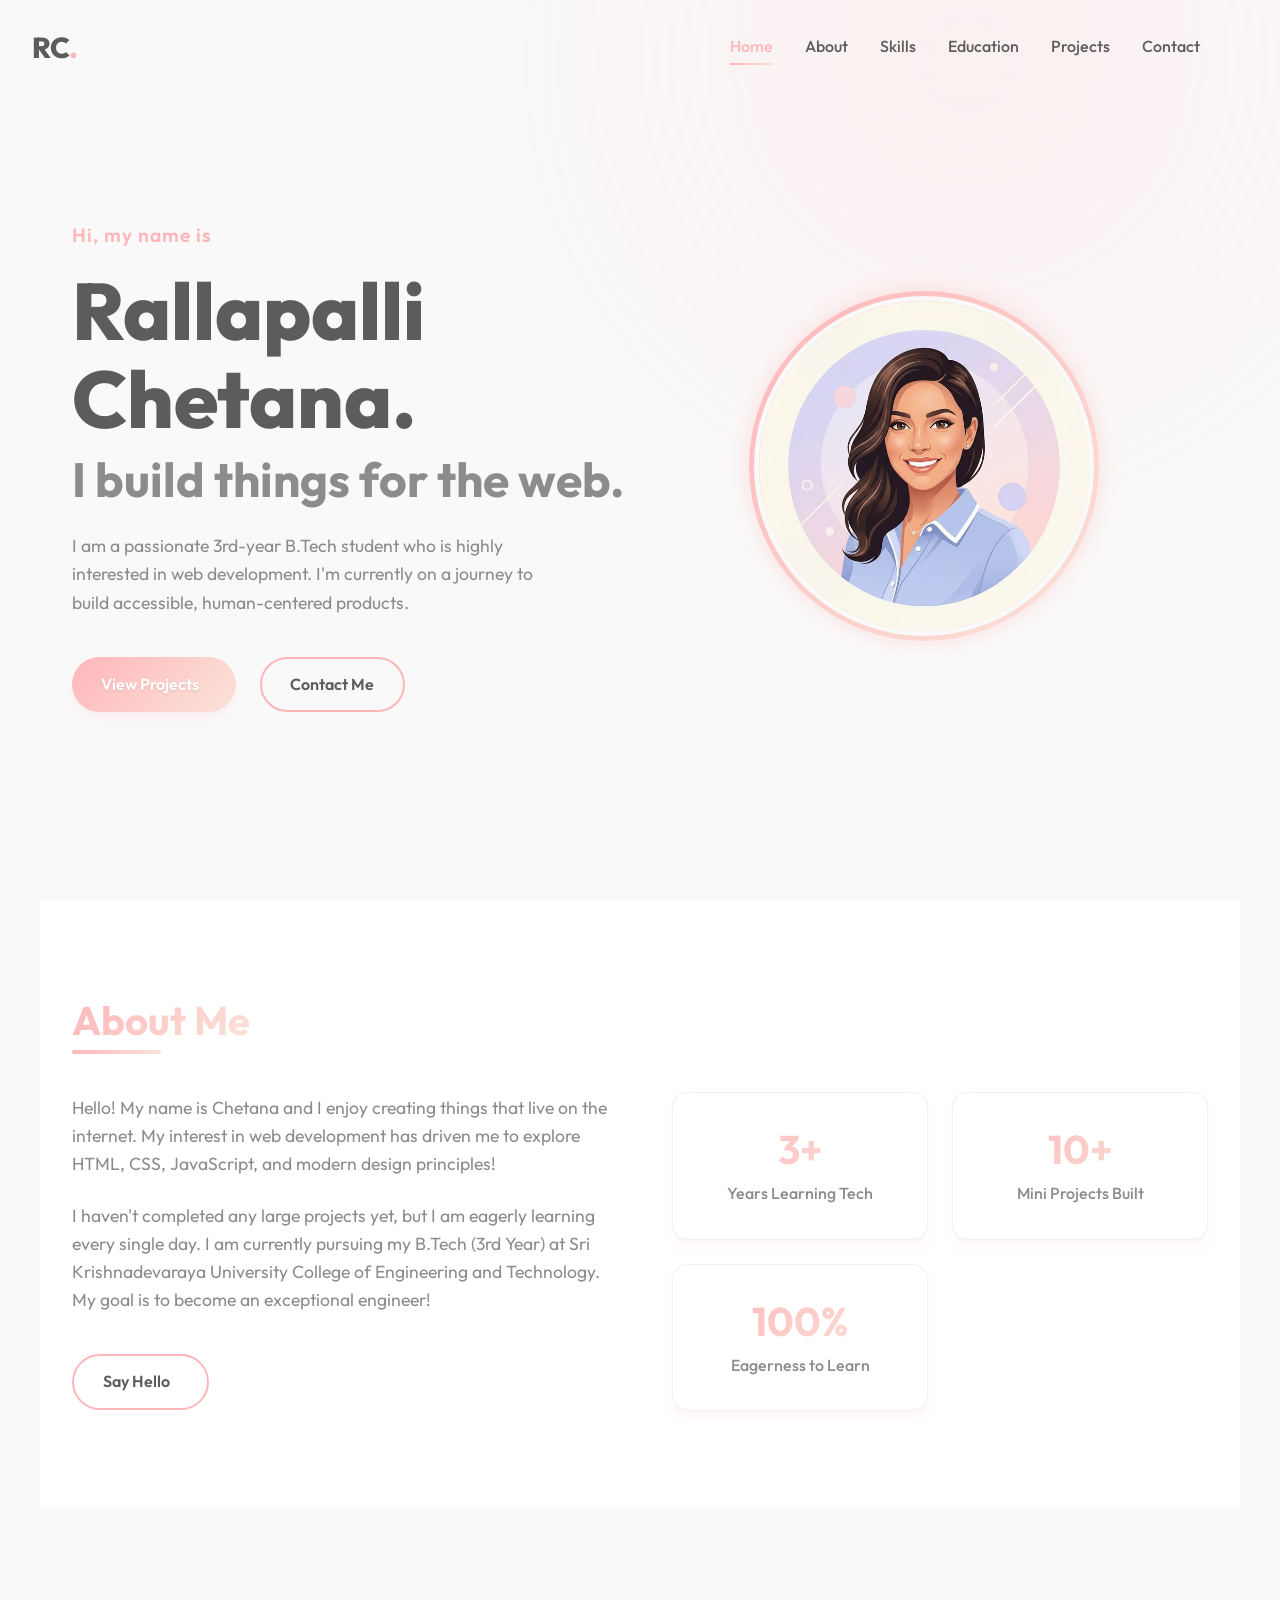
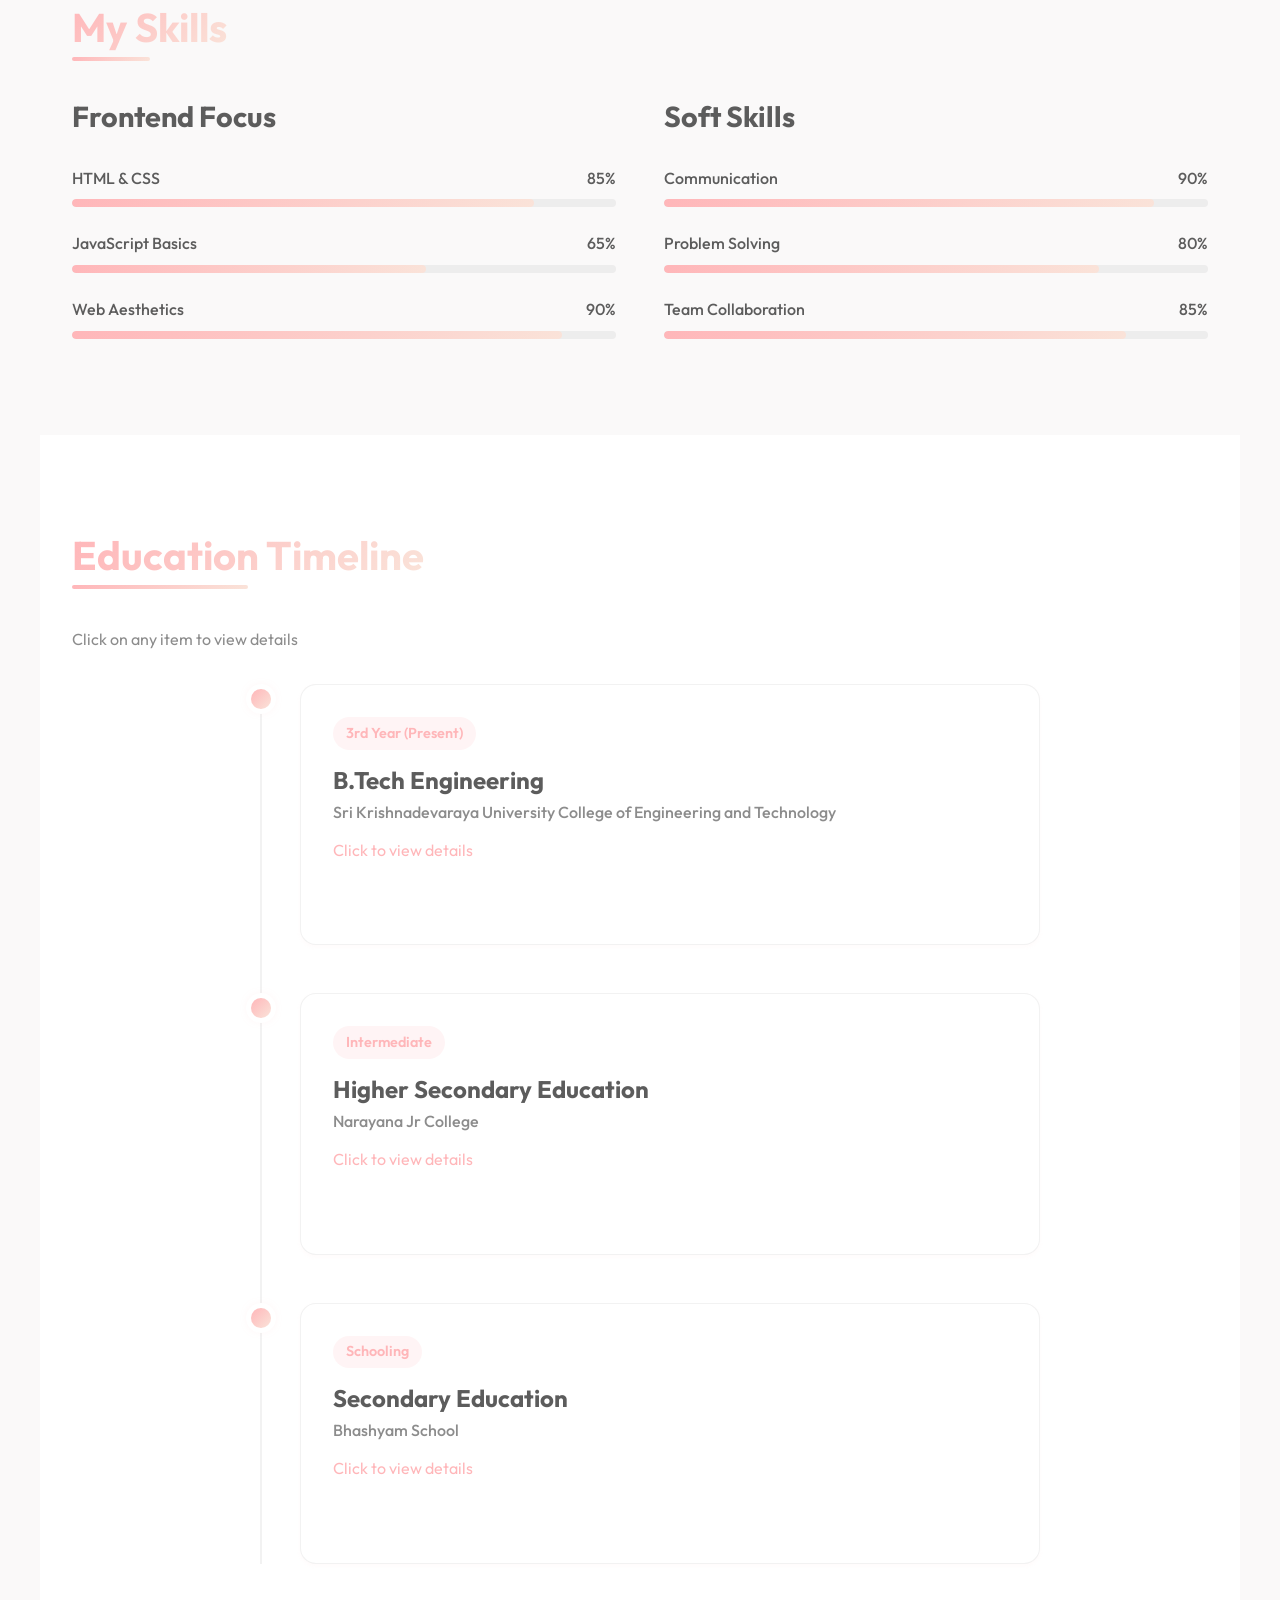
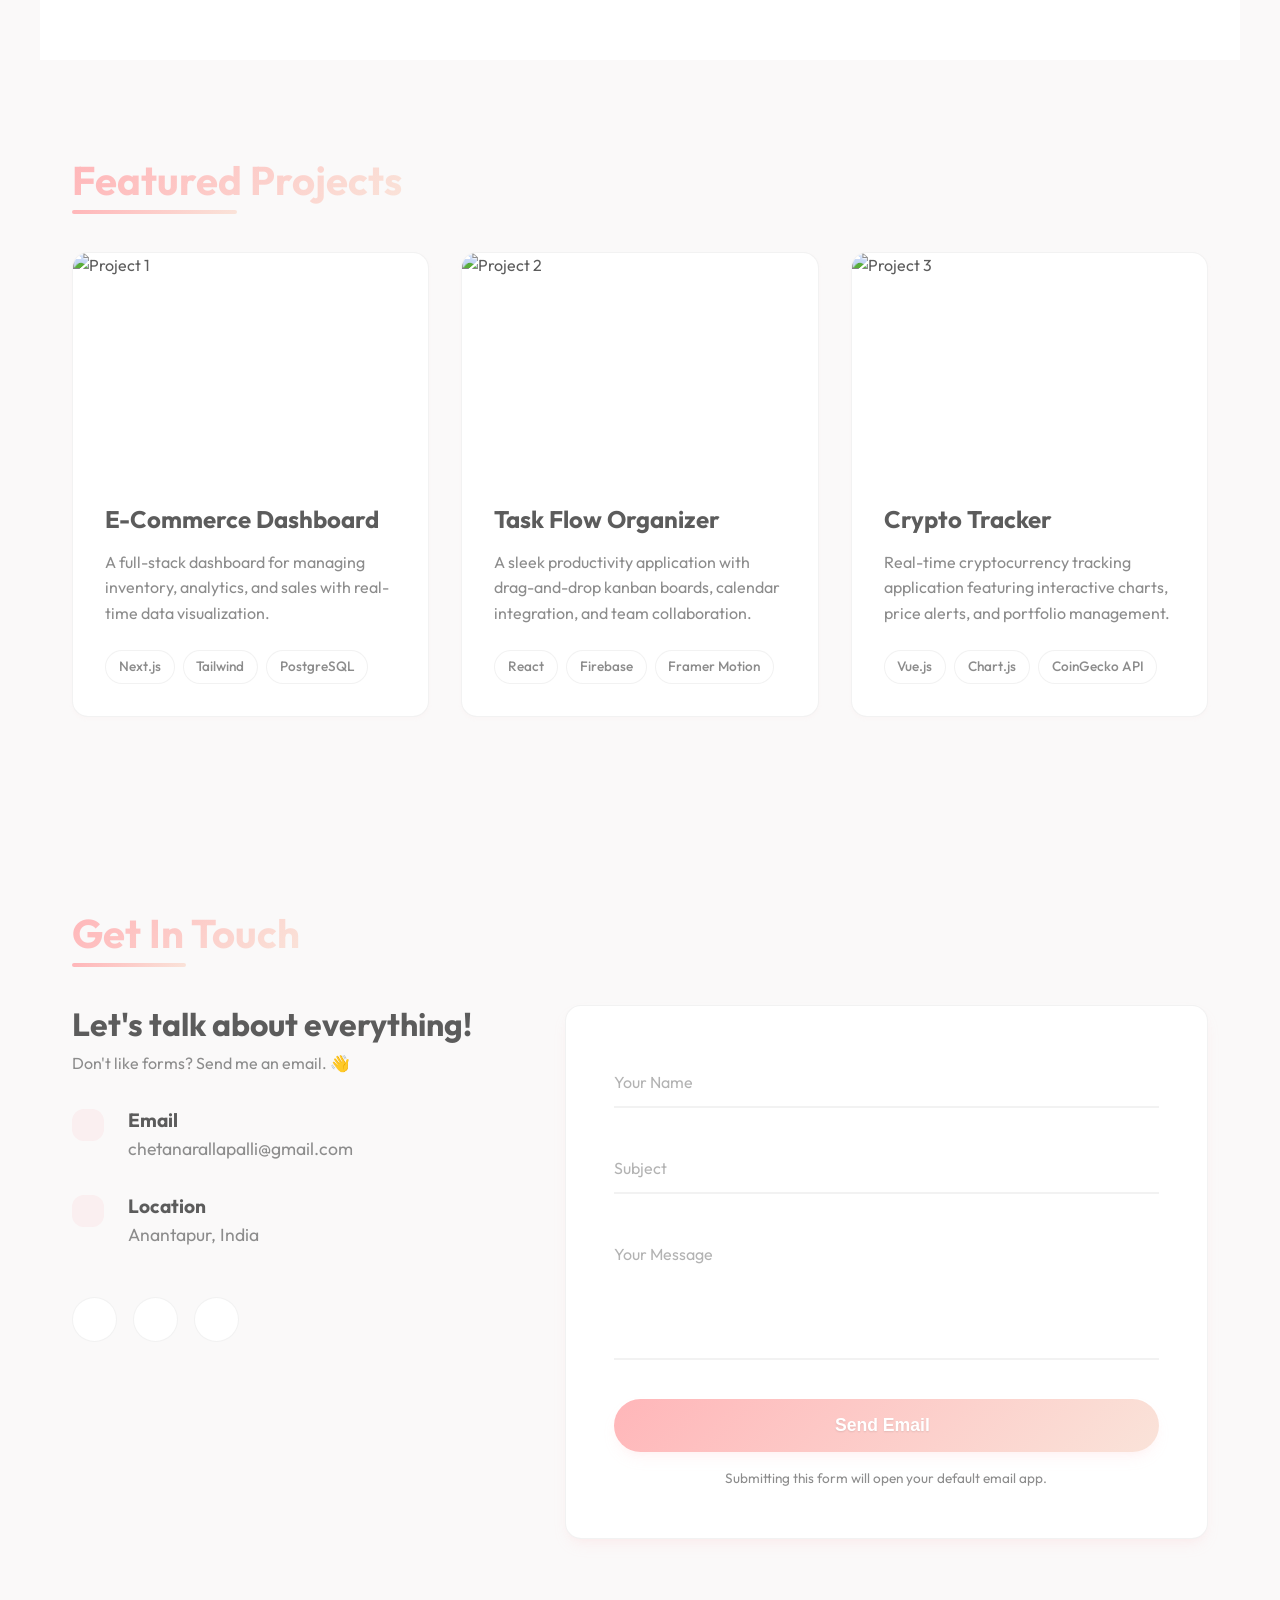
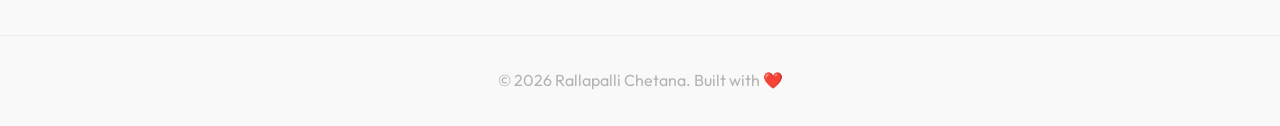
==== portfolio/index.html @ c0ef22ef "Initial commit: My_portfolio" ====
<!DOCTYPE html>
<html lang="en" data-theme="dark">
<head>
    <meta charset="UTF-8">
    <meta name="viewport" content="width=device-width, initial-scale=1.0">
    <title>Rallapalli Chetana | Portfolio</title>
    <meta name="description" content="Personal portfolio of Rallapalli Chetana, a passionate aspiring Web Developer.">
    
    <!-- Google Fonts -->
    <link rel="preconnect" href="https://fonts.googleapis.com">
    <link rel="preconnect" href="https://fonts.gstatic.com" crossorigin>
    <link href="https://fonts.googleapis.com/css2?family=Outfit:wght@300;400;500;600;700;800&display=swap" rel="stylesheet">
    
    <!-- Phosphor Icons -->
    <script src="https://unpkg.com/@phosphor-icons/web"></script>
    
    <link rel="stylesheet" href="style.css">
</head>
<body>
    <!-- Navbar -->
    <nav id="navbar" class="navbar">
        <a href="#home" class="logo">RC<span>.</span></a>
        
        <button class="mobile-menu-btn" aria-label="Toggle Menu">
            <i class="ph ph-list"></i>
        </button>

        <div class="nav-links">
            <a href="#home" class="nav-link">Home</a>
            <a href="#about" class="nav-link">About</a>
            <a href="#skills" class="nav-link">Skills</a>
            <a href="#education" class="nav-link">Education</a>
            <a href="#projects" class="nav-link">Projects</a>
            <a href="#contact" class="nav-link">Contact</a>
            
            <button id="theme-toggle" class="theme-toggle" aria-label="Toggle Theme">
                <i class="ph ph-sun sun-icon"></i>
                <i class="ph ph-moon moon-icon"></i>
            </button>
        </div>
    </nav>

    <!-- Main Content -->
    <main>
        <!-- Home / Hero Section -->
        <section id="home" class="hero section">
            <div class="hero-content reveal">
                <p class="greeting">Hi, my name is</p>
                <h1 class="name">Rallapalli Chetana.</h1>
                <h2 class="tagline">I build things for the web.</h2>
                <p class="bio">I am a passionate 3rd-year B.Tech student who is highly interested in web development. I'm currently on a journey to build accessible, human-centered products.</p>
                <div class="cta-group">
                    <a href="#projects" class="btn btn-primary">View Projects <i class="ph ph-arrow-right"></i></a>
                    <a href="#contact" class="btn btn-outline">Contact Me</a>
                </div>
            </div>
            <div class="hero-image reveal-right">
                <div class="image-wrapper">
                    <!-- Professional female illustration avatar -->
                    <img src="avatar.png" alt="Rallapalli Chetana" />
                </div>
            </div>
        </section>

        <!-- About Section -->
        <section id="about" class="about section">
            <h2 class="section-title reveal">About Me</h2>
            <div class="about-content">
                <div class="about-text reveal">
                    <p>Hello! My name is Chetana and I enjoy creating things that live on the internet. My interest in web development has driven me to explore HTML, CSS, JavaScript, and modern design principles!</p>
                    <p>I haven't completed any large projects yet, but I am eagerly learning every single day. I am currently pursuing my B.Tech (3rd Year) at Sri Krishnadevaraya University College of Engineering and Technology. My goal is to become an exceptional engineer!</p>
                    <a href="#contact" class="btn btn-outline resume-btn">
                        Say Hello <i class="ph ph-hand-waving"></i>
                    </a>
                </div>
                <!-- Stats renamed to fit a beginner profile perfectly while maintaining the beautiful UI -->
                <div class="about-stats reveal-right">
                    <div class="stat-card">
                        <h3>3+</h3>
                        <p>Years Learning Tech</p>
                    </div>
                    <div class="stat-card">
                        <h3>10+</h3>
                        <p>Mini Projects Built</p>
                    </div>
                    <div class="stat-card">
                        <h3>100%</h3>
                        <p>Eagerness to Learn</p>
                    </div>
                </div>
            </div>
        </section>

        <!-- Skills Section -->
        <section id="skills" class="skills section">
            <h2 class="section-title reveal">My Skills</h2>
            <div class="skills-grid reveal">
                <!-- Frontend -->
                <div class="skill-category">
                    <h3>Frontend Focus</h3>
                    <div class="skills-list">
                        <div class="skill-item">
                            <div class="skill-info">
                                <span>HTML & CSS</span>
                                <span>85%</span>
                            </div>
                            <div class="progress-bar"><div class="progress" style="--width: 85%"></div></div>
                        </div>
                        <div class="skill-item">
                            <div class="skill-info">
                                <span>JavaScript Basics</span>
                                <span>65%</span>
                            </div>
                            <div class="progress-bar"><div class="progress" style="--width: 65%"></div></div>
                        </div>
                        <div class="skill-item">
                            <div class="skill-info">
                                <span>Web Aesthetics</span>
                                <span>90%</span>
                            </div>
                            <div class="progress-bar"><div class="progress" style="--width: 90%"></div></div>
                        </div>
                    </div>
                </div>

                <!-- Soft Skills -->
                <div class="skill-category">
                    <h3>Soft Skills</h3>
                    <div class="skills-list">
                        <div class="skill-item">
                            <div class="skill-info">
                                <span>Communication</span>
                                <span>90%</span>
                            </div>
                            <div class="progress-bar"><div class="progress" style="--width: 90%"></div></div>
                        </div>
                        <div class="skill-item">
                            <div class="skill-info">
                                <span>Problem Solving</span>
                                <span>80%</span>
                            </div>
                            <div class="progress-bar"><div class="progress" style="--width: 80%"></div></div>
                        </div>
                        <div class="skill-item">
                            <div class="skill-info">
                                <span>Team Collaboration</span>
                                <span>85%</span>
                            </div>
                            <div class="progress-bar"><div class="progress" style="--width: 85%"></div></div>
                        </div>
                    </div>
                </div>
            </div>
        </section>

        <!-- Education Section -->
        <section id="education" class="timeline-section section">
            <h2 class="section-title reveal">Education Timeline</h2>
            <p class="reveal" style="color: var(--text-secondary); margin-bottom: 2rem;">Click on any item to view details</p>
            <div class="timeline reveal">
                <div class="timeline-item interactive-item" onclick="toggleDetails('skucet-details')">
                    <div class="timeline-dot"></div>
                    <div class="timeline-content">
                        <span class="timeline-date">3rd Year (Present)</span>
                        <h3>B.Tech Engineering</h3>
                        <h4>Sri Krishnadevaraya University College of Engineering and Technology</h4>
                        <p style="color: var(--primary);">Click to view details <i class="ph ph-caret-down"></i></p>
                        
                        <div id="skucet-details" class="education-details hidden">
                            <img src="https://images.unsplash.com/photo-1541339907198-e08756dedf3f?q=80&w=800&auto=format&fit=crop" alt="SKUCET Campus">
                            <p>Located in Anantapur, Andhra Pradesh. Here I am immersed in the world of computer science, driven by a passion to master web technologies and software engineering.</p>
                        </div>
                    </div>
                </div>
                
                <div class="timeline-item interactive-item" onclick="toggleDetails('narayana-details')">
                    <div class="timeline-dot"></div>
                    <div class="timeline-content">
                        <span class="timeline-date">Intermediate</span>
                        <h3>Higher Secondary Education</h3>
                        <h4>Narayana Jr College</h4>
                        <p style="color: var(--primary);">Click to view details <i class="ph ph-caret-down"></i></p>
                        
                        <div id="narayana-details" class="education-details hidden">
                            <img src="https://images.unsplash.com/photo-1523050854058-8df90110c9f1?q=80&w=800&auto=format&fit=crop" alt="College">
                            <p>Narayana Junior College laid down my foundation in core sciences. Through rigorous academics, I developed strong problem-solving skills which now help me deeply understand programming logic.</p>
                        </div>
                    </div>
                </div>
                
                <div class="timeline-item interactive-item" onclick="toggleDetails('bhashyam-details')">
                    <div class="timeline-dot"></div>
                    <div class="timeline-content">
                        <span class="timeline-date">Schooling</span>
                        <h3>Secondary Education</h3>
                        <h4>Bhashyam School</h4>
                        <p style="color: var(--primary);">Click to view details <i class="ph ph-caret-down"></i></p>
                        
                        <div id="bhashyam-details" class="education-details hidden">
                            <img src="https://images.unsplash.com/photo-1509062522246-3755977927d7?q=80&w=800&auto=format&fit=crop" alt="School">
                            <p>Bhashyam School is where it all began for me. It gave me a wonderful environment for my primary and secondary education, nurturing my curiosity and planting the seeds of dedication.</p>
                        </div>
                    </div>
                </div>
            </div>
        </section>

        <!-- Projects Section (Kept dummy projects as requested earlier for aesthetic!) -->
        <section id="projects" class="projects section">
            <h2 class="section-title reveal">Featured Projects</h2>
            <div class="projects-grid">
                
                <!-- Project 1 -->
                <div class="project-card reveal">
                    <div class="project-img">
                        <img src="https://images.unsplash.com/photo-1551288049-bebda4e38f71?q=80&w=2070&auto=format&fit=crop" alt="Project 1">
                        <div class="project-overlay">
                            <div class="project-links">
                                <a href="https://github.com/chetana-1113" target="_blank" aria-label="GitHub"><i class="ph ph-github-logo"></i></a>
                                <a href="#" target="_blank" aria-label="Live Demo"><i class="ph ph-arrow-up-right"></i></a>
                            </div>
                        </div>
                    </div>
                    <div class="project-info">
                        <h3>E-Commerce Dashboard</h3>
                        <p>A full-stack dashboard for managing inventory, analytics, and sales with real-time data visualization.</p>
                        <ul class="project-tech">
                            <li>Next.js</li>
                            <li>Tailwind</li>
                            <li>PostgreSQL</li>
                        </ul>
                    </div>
                </div>

                <!-- Project 2 -->
                <div class="project-card reveal" style="transition-delay: 100ms">
                    <div class="project-img">
                        <img src="https://images.unsplash.com/photo-1522542550221-31fd19575a2d?q=80&w=2070&auto=format&fit=crop" alt="Project 2">
                        <div class="project-overlay">
                            <div class="project-links">
                                <a href="https://github.com/chetana-1113" target="_blank" aria-label="GitHub"><i class="ph ph-github-logo"></i></a>
                                <a href="#" target="_blank" aria-label="Live Demo"><i class="ph ph-arrow-up-right"></i></a>
                            </div>
                        </div>
                    </div>
                    <div class="project-info">
                        <h3>Task Flow Organizer</h3>
                        <p>A sleek productivity application with drag-and-drop kanban boards, calendar integration, and team collaboration.</p>
                        <ul class="project-tech">
                            <li>React</li>
                            <li>Firebase</li>
                            <li>Framer Motion</li>
                        </ul>
                    </div>
                </div>

                <!-- Project 3 -->
                <div class="project-card reveal" style="transition-delay: 200ms">
                    <div class="project-img">
                        <img src="https://images.unsplash.com/photo-1627398225058-618516514b10?q=80&w=2070&auto=format&fit=crop" alt="Project 3">
                        <div class="project-overlay">
                            <div class="project-links">
                                <a href="https://github.com/chetana-1113" target="_blank" aria-label="GitHub"><i class="ph ph-github-logo"></i></a>
                                <a href="#" target="_blank" aria-label="Live Demo"><i class="ph ph-arrow-up-right"></i></a>
                            </div>
                        </div>
                    </div>
                    <div class="project-info">
                        <h3>Crypto Tracker</h3>
                        <p>Real-time cryptocurrency tracking application featuring interactive charts, price alerts, and portfolio management.</p>
                        <ul class="project-tech">
                            <li>Vue.js</li>
                            <li>Chart.js</li>
                            <li>CoinGecko API</li>
                        </ul>
                    </div>
                </div>

            </div>
        </section>

        <!-- Contact Section -->
        <section id="contact" class="contact section">
            <h2 class="section-title reveal">Get In Touch</h2>
            <div class="contact-container reveal">
                <div class="contact-info">
                    <h3>Let's talk about everything!</h3>
                    <p>Don't like forms? Send me an email. 👋</p>
                    
                    <div class="info-items">
                        <div class="info-item">
                            <i class="ph ph-envelope-simple"></i>
                            <div>
                                <h4>Email</h4>
                                <a href="mailto:chetanarallapalli@gmail.com">chetanarallapalli@gmail.com</a>
                            </div>
                        </div>
                        <div class="info-item">
                            <i class="ph ph-map-pin"></i>
                            <div>
                                <h4>Location</h4>
                                <span>Anantapur, India</span>
                            </div>
                        </div>
                    </div>

                    <div class="social-links">
                        <a href="https://github.com/chetana-1113" target="_blank" aria-label="GitHub"><i class="ph ph-github-logo"></i></a>
                        <a href="https://www.linkedin.com/in/rallapalli-chetana-18695b35a" target="_blank" aria-label="LinkedIn"><i class="ph ph-linkedin-logo"></i></a>
                        <a href="https://twitter.com/ChetanaRal16602" target="_blank" aria-label="Twitter"><i class="ph ph-twitter-logo"></i></a>
                    </div>
                </div>

                <form class="contact-form" action="mailto:chetanarallapalli@gmail.com" method="post" enctype="text/plain">
                    <div class="form-group">
                        <input type="text" id="name" name="Name" required placeholder=" ">
                        <label for="name">Your Name</label>
                    </div>
                    <div class="form-group">
                        <input type="text" id="subject" name="Subject" required placeholder=" ">
                        <label for="subject">Subject</label>
                    </div>
                    <div class="form-group">
                        <textarea id="message" name="Message" required placeholder=" " rows="5"></textarea>
                        <label for="message">Your Message</label>
                    </div>
                    <button type="submit" class="btn btn-primary submit-btn">
                        Send Email <i class="ph ph-paper-plane-right"></i>
                    </button>
                    <p style="margin-top: 1rem; color: var(--text-secondary); text-align: center; font-size: 0.85rem;">Submitting this form will open your default email app.</p>
                </form>
            </div>
        </section>
    </main>

    <!-- Footer -->
    <footer>
        <div class="footer-content">
            <p>&copy; 2026 Rallapalli Chetana. Built with ❤️</p>
        </div>
    </footer>

    <!-- Back to top button -->
    <a href="#home" class="back-to-top" aria-label="Back to top">
        <i class="ph ph-caret-up"></i>
    </a>

    <script src="script.js"></script>
</body>
</html>
---- portfolio/style.css ----
/* =========================================================================
   Variables & Theming (Pastel Aesthetic)
   ========================================================================= */
:root {
    /* Colors - Light Pastel Theme */
    --bg-color: #faf9f9;
    --bg-alt: #ffffff;
    --text-primary: #5c5c5c;
    --text-secondary: #8c8c8c;
    --text-muted: #b3b3b3;
    
    /* Primary Gradient: Pastel Pink to Peach */
    --primary: #ffb6b9;
    --primary-hover: #fa9296;
    --secondary: #fae3d9;
    --gradient-primary: linear-gradient(135deg, var(--primary), var(--secondary));
    
    /* UI Elements */
    --border-color: rgba(92, 92, 92, 0.08);
    --card-bg: #ffffff;
    --nav-bg: rgba(255, 255, 255, 0.85);
    --shadow-sm: 0 2px 4px 0 rgba(255, 182, 185, 0.05);
    --shadow-md: 0 8px 16px -4px rgba(255, 182, 185, 0.15), 0 4px 8px -4px rgba(255, 182, 185, 0.1);
    --shadow-lg: 0 15px 25px -5px rgba(255, 182, 185, 0.2), 0 8px 10px -6px rgba(255, 182, 185, 0.1);
    --shadow-glow: 0 0 20px rgba(255, 182, 185, 0.4);
    
    /* Typography */
    --font-main: 'Outfit', -apple-system, BlinkMacSystemFont, "Segoe UI", Roboto, Helvetica, Arial, sans-serif;
    
    /* Transitions */
    --transition: all 0.3s cubic-bezier(0.4, 0, 0.2, 1);
}

[data-theme="dark"] {
    /* Colors - Soft Dark Pastel Theme */
    --bg-color: #2b2b36;
    --bg-alt: #363645;
    --text-primary: #f2f2f2;
    --text-secondary: #cccccc;
    --text-muted: #999999;
    
    /* Primary Gradient: Pastel Pink to Soft Mint */
    --primary: #ffb6b9;
    --primary-hover: #fa9296;
    --secondary: #bbded6;
    --gradient-primary: linear-gradient(135deg, var(--primary), var(--secondary));
    
    /* UI Elements */
    --border-color: rgba(242, 242, 242, 0.1);
    --card-bg: #363645;
    --nav-bg: rgba(43, 43, 54, 0.85);
    --shadow-md: 0 8px 16px -4px rgba(0, 0, 0, 0.2);
    --shadow-lg: 0 15px 25px -5px rgba(0, 0, 0, 0.3);
    --shadow-glow: 0 0 25px rgba(255, 182, 185, 0.2);
}

/* =========================================================================
   Reset & Base Styles
   ========================================================================= */
* {
    margin: 0;
    padding: 0;
    box-sizing: border-box;
}

html {
    scroll-behavior: smooth;
    scroll-padding-top: 80px;
}

body {
    font-family: var(--font-main);
    background-color: var(--bg-color);
    color: var(--text-primary);
    line-height: 1.6;
    overflow-x: hidden;
    transition: background-color 0.3s ease, color 0.3s ease;
}

a {
    text-decoration: none;
    color: inherit;
    transition: var(--transition);
}

ul {
    list-style: none;
}

img {
    max-width: 100%;
    height: auto;
    display: block;
}

/* =========================================================================
   Typography
   ========================================================================= */
h1, h2, h3, h4, h5, h6 {
    line-height: 1.2;
    font-weight: 700;
}

.section-title {
    font-size: 2.5rem;
    margin-bottom: 3rem;
    position: relative;
    display: inline-block;
    background: var(--gradient-primary);
    -webkit-background-clip: text;
    -webkit-text-fill-color: transparent;
    background-clip: text;
}

.section-title::after {
    content: '';
    position: absolute;
    bottom: -10px;
    left: 0;
    width: 50%;
    height: 4px;
    background: var(--gradient-primary);
    border-radius: 2px;
}

/* =========================================================================
   Components
   ========================================================================= */
.container,
.section {
    max-width: 1200px;
    margin: 0 auto;
    padding: 6rem 2rem;
}

/* Buttons */
.btn {
    display: inline-flex;
    align-items: center;
    justify-content: center;
    gap: 0.5rem;
    padding: 0.8rem 1.8rem;
    border-radius: 50px;
    font-weight: 600;
    font-size: 1rem;
    cursor: pointer;
    transition: var(--transition);
    border: none;
    outline: none;
    position: relative;
    overflow: hidden;
    z-index: 1;
}

.btn-primary {
    background: var(--gradient-primary);
    color: #ffffff; /* White text looks great on pastel gradients */
    box-shadow: var(--shadow-md);
    text-shadow: 0 1px 2px rgba(0,0,0,0.1); /* ensures contrast */
}

.btn-primary::before {
    content: '';
    position: absolute;
    top: 0;
    left: 0;
    width: 100%;
    height: 100%;
    background: linear-gradient(135deg, var(--secondary), var(--primary));
    z-index: -1;
    transition: opacity 0.3s ease;
    opacity: 0;
}

.btn-primary:hover::before {
    opacity: 1;
}

.btn-primary:hover {
    transform: translateY(-3px);
    box-shadow: var(--shadow-glow);
    color: #ffffff;
}

.btn-outline {
    background: transparent;
    color: var(--text-primary);
    border: 2px solid var(--primary);
}

.btn-outline:hover {
    background: var(--primary);
    color: #ffffff;
    transform: translateY(-3px);
    border-color: var(--primary);
}

/* =========================================================================
   Navigation
   ========================================================================= */
.navbar {
    position: fixed;
    top: 0;
    left: 0;
    width: 100%;
    padding: 1.5rem 2rem;
    display: flex;
    justify-content: space-between;
    align-items: center;
    z-index: 1000;
    transition: var(--transition);
}

.navbar.scrolled {
    background-color: var(--nav-bg);
    backdrop-filter: blur(10px);
    -webkit-backdrop-filter: blur(10px);
    padding: 1rem 2rem;
    box-shadow: var(--shadow-sm);
    border-bottom: 1px solid var(--border-color);
}

.logo {
    font-size: 1.8rem;
    font-weight: 800;
    letter-spacing: -1px;
}

.logo span {
    color: var(--primary);
}

.nav-links {
    display: flex;
    align-items: center;
    gap: 2rem;
}

.nav-link {
    font-weight: 500;
    position: relative;
}

.nav-link::after {
    content: '';
    position: absolute;
    bottom: -5px;
    left: 0;
    width: 0;
    height: 2px;
    background: var(--gradient-primary);
    transition: var(--transition);
}

.nav-link:hover::after,
.nav-link.active::after {
    width: 100%;
}

.nav-link.active {
    color: var(--primary);
}

.theme-toggle {
    background: transparent;
    border: none;
    color: var(--text-primary);
    font-size: 1.5rem;
    cursor: pointer;
    display: flex;
    align-items: center;
    justify-content: center;
    padding: 0.5rem;
    border-radius: 50%;
    transition: var(--transition);
}

.theme-toggle:hover {
    background-color: var(--border-color);
}

[data-theme="dark"] .sun-icon {
    display: block;
}
[data-theme="dark"] .moon-icon {
    display: none;
}
[data-theme="light"] .sun-icon {
    display: none;
}
[data-theme="light"] .moon-icon {
    display: block;
}

.mobile-menu-btn {
    display: none;
    background: none;
    border: none;
    font-size: 2rem;
    color: var(--text-primary);
    cursor: pointer;
}

/* =========================================================================
   Hero Section
   ========================================================================= */
.hero {
    min-height: 100vh;
    display: flex;
    align-items: center;
    position: relative;
    padding-top: 8rem;
}

.hero::before {
    content: '';
    position: absolute;
    top: -50%;
    right: -20%;
    width: 80vw;
    height: 80vw;
    background: radial-gradient(circle, var(--primary) 0%, transparent 70%);
    opacity: 0.15;
    filter: blur(80px);
    z-index: -1;
    border-radius: 50%;
}

.hero-content {
    flex: 1;
    max-width: 600px;
}

.greeting {
    font-size: 1.2rem;
    color: var(--primary);
    font-weight: 600;
    margin-bottom: 1rem;
    letter-spacing: 1px;
}

.name {
    font-size: clamp(3rem, 8vw, 5rem);
    font-weight: 800;
    margin-bottom: 0.5rem;
    line-height: 1.1;
    color: var(--text-primary);
}

.tagline {
    font-size: clamp(1.8rem, 5vw, 3rem);
    font-weight: 700;
    color: var(--text-secondary);
    margin-bottom: 1.5rem;
    line-height: 1.2;
}

.bio {
    font-size: 1.1rem;
    color: var(--text-secondary);
    margin-bottom: 2.5rem;
    max-width: 500px;
}

.cta-group {
    display: flex;
    gap: 1.5rem;
}

.hero-image {
    flex: 1;
    display: flex;
    justify-content: center;
    align-items: center;
}

.image-wrapper {
    position: relative;
    width: 350px;
    height: 350px;
    border-radius: 50%;
    background: var(--gradient-primary);
    padding: 5px;
    box-shadow: var(--shadow-glow);
}

.image-wrapper img {
    width: 100%;
    height: 100%;
    object-fit: cover; /* essential for portrait photos */
    border-radius: 50%;
    background-color: var(--bg-alt);
    border: 5px solid var(--bg-color);
}

/* =========================================================================
   About Section
   ========================================================================= */
.about {
    background-color: var(--bg-alt);
}

.about-content {
    display: grid;
    grid-template-columns: 1fr 1fr;
    gap: 4rem;
    align-items: center;
}

.about-text p {
    margin-bottom: 1.5rem;
    font-size: 1.1rem;
    color: var(--text-secondary);
}

.resume-btn {
    margin-top: 1rem;
}

.about-stats {
    display: grid;
    grid-template-columns: repeat(2, 1fr);
    gap: 1.5rem;
}

.stat-card {
    background-color: var(--card-bg);
    padding: 2rem;
    border-radius: 1rem;
    border: 1px solid var(--border-color);
    box-shadow: var(--shadow-md);
    text-align: center;
    transition: var(--transition);
}

.stat-card:hover {
    transform: translateY(-5px);
    border-color: var(--primary);
    box-shadow: var(--shadow-glow);
}

.stat-card h3 {
    font-size: 2.5rem;
    background: var(--gradient-primary);
    -webkit-background-clip: text;
    -webkit-text-fill-color: transparent;
    margin-bottom: 0.5rem;
}

.stat-card p {
    color: var(--text-secondary);
    font-weight: 500;
}

/* =========================================================================
   Skills Section
   ========================================================================= */
.skills-grid {
    display: grid;
    grid-template-columns: repeat(auto-fit, minmax(300px, 1fr));
    gap: 3rem;
}

.skill-category h3 {
    font-size: 1.8rem;
    margin-bottom: 2rem;
    color: var(--text-primary);
}

.skills-list {
    display: flex;
    flex-direction: column;
    gap: 1.5rem;
}

.skill-info {
    display: flex;
    justify-content: space-between;
    margin-bottom: 0.5rem;
    font-weight: 500;
}

.progress-bar {
    width: 100%;
    height: 8px;
    background-color: var(--border-color);
    border-radius: 4px;
    overflow: hidden;
}

.progress {
    height: 100%;
    background: var(--gradient-primary);
    border-radius: 4px;
    width: 0; /* Animated via JS */
    transition: width 1.5s cubic-bezier(0.1, 0.5, 0.1, 1);
}

/* =========================================================================
   Education Section (Takes exact styles of the old Experience timeline)
   ========================================================================= */
.timeline-section {
    background-color: var(--bg-alt);
}

.timeline {
    position: relative;
    max-width: 800px;
    margin: 0 auto;
}

.timeline::before {
    content: '';
    position: absolute;
    top: 0;
    bottom: 0;
    left: 20px;
    width: 2px;
    background-color: var(--border-color);
}

.timeline-item {
    position: relative;
    padding-left: 60px;
    margin-bottom: 3rem;
}

.timeline-item:last-child {
    margin-bottom: 0;
}

.timeline-dot {
    position: absolute;
    left: 11px;
    top: 5px;
    width: 20px;
    height: 20px;
    border-radius: 50%;
    background: var(--gradient-primary);
    box-shadow: 0 0 0 5px var(--bg-alt), 0 0 10px rgba(255, 182, 185, 0.5);
}

.timeline-content {
    background-color: var(--card-bg);
    padding: 2rem;
    border-radius: 1rem;
    border: 1px solid var(--border-color);
    box-shadow: var(--shadow-sm);
    transition: var(--transition);
}

.interactive-item {
    cursor: pointer;
}

.interactive-item:hover .timeline-content {
    transform: translateY(-3px);
    box-shadow: var(--shadow-md);
    border-color: rgba(255, 182, 185, 0.4);
}

.timeline-date {
    display: inline-block;
    padding: 0.3rem 0.8rem;
    background-color: rgba(255, 182, 185, 0.15);
    color: var(--primary);
    border-radius: 20px;
    font-size: 0.9rem;
    font-weight: 600;
    margin-bottom: 1rem;
}

.timeline-content h3 {
    font-size: 1.5rem;
    margin-bottom: 0.5rem;
}

.timeline-content h4 {
    color: var(--text-secondary);
    font-weight: 500;
    margin-bottom: 1rem;
}

/* Hidden Education Details inside Timeline */
.education-details {
    margin-top: 1.5rem;
    overflow: hidden;
    transition: max-height 0.4s ease, opacity 0.4s ease;
    max-height: 0;
    opacity: 0;
    border-top: 1px solid var(--border-color);
    padding-top: 1.5rem;
    text-align: left;
}

.education-details.show {
    max-height: 800px;
    opacity: 1;
}

.education-details img {
    width: 100%;
    height: 200px;
    object-fit: cover;
    border-radius: 0.8rem;
    margin-bottom: 1rem;
}

/* =========================================================================
   Projects Section
   ========================================================================= */
.projects-grid {
    display: grid;
    grid-template-columns: repeat(auto-fit, minmax(320px, 1fr));
    gap: 2rem;
}

.project-card {
    background-color: var(--card-bg);
    border-radius: 1rem;
    overflow: hidden;
    border: 1px solid var(--border-color);
    box-shadow: var(--shadow-sm);
    transition: var(--transition);
    display: flex;
    flex-direction: column;
}

.project-card:hover {
    transform: translateY(-10px);
    box-shadow: var(--shadow-lg);
}

.project-img {
    position: relative;
    height: 220px;
    overflow: hidden;
}

.project-img img {
    width: 100%;
    height: 100%;
    object-fit: cover;
    transition: transform 0.5s ease;
}

.project-card:hover .project-img img {
    transform: scale(1.1);
}

.project-overlay {
    position: absolute;
    top: 0;
    left: 0;
    width: 100%;
    height: 100%;
    background: rgba(43, 43, 54, 0.8);
    display: flex;
    justify-content: center;
    align-items: center;
    opacity: 0;
    transition: var(--transition);
}

.project-card:hover .project-overlay {
    opacity: 1;
}

.project-links {
    display: flex;
    gap: 1rem;
}

.project-links a {
    display: flex;
    align-items: center;
    justify-content: center;
    width: 45px;
    height: 45px;
    background: var(--text-primary);
    color: var(--bg-color);
    border-radius: 50%;
    font-size: 1.5rem;
    transform: translateY(20px);
    transition: all 0.3s cubic-bezier(0.175, 0.885, 0.32, 1.275);
}

.project-card:hover .project-links a {
    transform: translateY(0);
}

.project-links a:hover {
    background: var(--primary);
    color: #fff;
    transform: translateY(-3px) scale(1.1);
}

.project-info {
    padding: 2rem;
    flex: 1;
    display: flex;
    flex-direction: column;
}

.project-info h3 {
    font-size: 1.5rem;
    margin-bottom: 1rem;
}

.project-info p {
    color: var(--text-secondary);
    margin-bottom: 1.5rem;
    flex: 1;
}

.project-tech {
    display: flex;
    flex-wrap: wrap;
    gap: 0.5rem;
}

.project-tech li {
    font-size: 0.85rem;
    padding: 0.3rem 0.8rem;
    background-color: var(--bg-alt);
    border: 1px solid var(--border-color);
    border-radius: 20px;
    color: var(--text-secondary);
    font-weight: 500;
}

/* =========================================================================
   Contact Section
   ========================================================================= */
.contact {
    background-color: var(--bg-color);
}

.contact-container {
    display: grid;
    grid-template-columns: 1fr 1.5fr;
    gap: 4rem;
}

.contact-info h3 {
    font-size: 2rem;
    margin-bottom: 0.5rem;
}

.contact-info p {
    color: var(--text-secondary);
    margin-bottom: 2rem;
}

.info-item {
    display: flex;
    align-items: flex-start;
    gap: 1.5rem;
    margin-bottom: 2rem;
}

.info-item i {
    font-size: 2rem;
    color: var(--primary);
    background: rgba(255, 182, 185, 0.15);
    padding: 1rem;
    border-radius: 12px;
}

.info-item h4 {
    font-size: 1.2rem;
    margin-bottom: 0.2rem;
}

.info-item a,
.info-item span {
    color: var(--text-secondary);
    font-size: 1.1rem;
}

.info-item a:hover {
    color: var(--primary);
}

.social-links {
    display: flex;
    gap: 1rem;
    margin-top: 3rem;
}

.social-links a {
    width: 45px;
    height: 45px;
    display: flex;
    align-items: center;
    justify-content: center;
    background-color: var(--card-bg);
    border: 1px solid var(--border-color);
    border-radius: 50%;
    font-size: 1.5rem;
    color: var(--text-primary);
    transition: var(--transition);
}

.social-links a:hover {
    background: var(--gradient-primary);
    color: #fff;
    border-color: transparent;
    transform: translateY(-5px);
    box-shadow: var(--shadow-md);
}

.contact-form {
    background-color: var(--card-bg);
    padding: 3rem;
    border-radius: 1rem;
    border: 1px solid var(--border-color);
    box-shadow: var(--shadow-md);
}

.form-group {
    position: relative;
    margin-bottom: 2rem;
}

.form-group input,
.form-group textarea {
    width: 100%;
    padding: 1rem 0;
    font-size: 1rem;
    color: var(--text-primary);
    background: transparent;
    border: none;
    border-bottom: 2px solid var(--border-color);
    outline: none;
    transition: var(--transition);
    resize: none;
    font-family: inherit;
}

.form-group label {
    position: absolute;
    top: 1rem;
    left: 0;
    color: var(--text-muted);
    font-size: 1rem;
    pointer-events: none;
    transition: var(--transition);
}

.form-group input:focus,
.form-group textarea:focus {
    border-bottom-color: var(--primary);
}

.form-group input:focus ~ label,
.form-group textarea:focus ~ label,
.form-group input:not(:placeholder-shown) ~ label,
.form-group textarea:not(:placeholder-shown) ~ label {
    top: -10px;
    font-size: 0.85rem;
    color: var(--primary);
    font-weight: 500;
}

.submit-btn {
    width: 100%;
    padding: 1rem;
    font-size: 1.1rem;
}

/* =========================================================================
   Footer & Back to Top
   ========================================================================= */
footer {
    text-align: center;
    padding: 2rem;
    border-top: 1px solid var(--border-color);
    color: var(--text-muted);
}

.back-to-top {
    position: fixed;
    bottom: 30px;
    right: 30px;
    width: 50px;
    height: 50px;
    background: var(--gradient-primary);
    color: #fff;
    border-radius: 50%;
    display: flex;
    justify-content: center;
    align-items: center;
    font-size: 1.5rem;
    text-decoration: none;
    opacity: 0;
    visibility: hidden;
    transform: translateY(20px);
    transition: var(--transition);
    z-index: 999;
    box-shadow: var(--shadow-md);
}

.back-to-top.show {
    opacity: 1;
    visibility: visible;
    transform: translateY(0);
}

.back-to-top:hover {
    transform: translateY(-5px);
    box-shadow: var(--shadow-glow);
}

/* =========================================================================
   Animations (Intersection Observer)
   ========================================================================= */
.reveal {
    opacity: 0;
    transform: translateY(30px);
    transition: all 0.8s cubic-bezier(0.5, 0, 0, 1);
}

.reveal-right {
    opacity: 0;
    transform: translateX(30px);
    transition: all 0.8s cubic-bezier(0.5, 0, 0, 1);
}

.reveal.active,
.reveal-right.active {
    opacity: 1;
    transform: translate(0, 0);
}

/* =========================================================================
   Media Queries
   ========================================================================= */
@media (max-width: 992px) {
    .container, .section {
        padding: 5rem 2rem;
    }
    
    .about-content,
    .contact-container {
        grid-template-columns: 1fr;
        gap: 3rem;
    }
    
    .hero {
        flex-direction: column-reverse;
        text-align: center;
        padding-top: 10rem;
    }
    
    .cta-group {
        justify-content: center;
    }
    
    .hero-image {
        margin-bottom: 3rem;
    }
}

@media (max-width: 768px) {
    .navbar {
        padding: 1rem;
    }
    
    .mobile-menu-btn {
        display: block;
    }
    
    .nav-links {
        position: fixed;
        top: 70px;
        left: -100%;
        width: 100%;
        height: calc(100vh - 70px);
        background-color: var(--nav-bg);
        backdrop-filter: blur(20px);
        -webkit-backdrop-filter: blur(20px);
        flex-direction: column;
        justify-content: center;
        align-items: center;
        transition: 0.4s ease;
        z-index: 999;
    }
    
    .nav-links.nav-active {
        left: 0;
    }
    
    .name {
        font-size: 3rem;
    }
    
    .tagline {
        font-size: 2rem;
    }
    
    .timeline::before {
        left: 0;
    }
    
    .timeline-item {
        padding-left: 30px;
    }
    
    .timeline-dot {
        left: -9px;
    }
    
    .contact-form {
        padding: 2rem 1.5rem;
    }
}

@media (max-width: 480px) {
    .container, .section {
        padding: 4rem 1.5rem;
    }
    
    .cta-group {
        flex-direction: column;
    }
    
    .about-stats {
        grid-template-columns: 1fr;
    }
    
    .image-wrapper {
        width: 250px;
        height: 250px;
    }
}
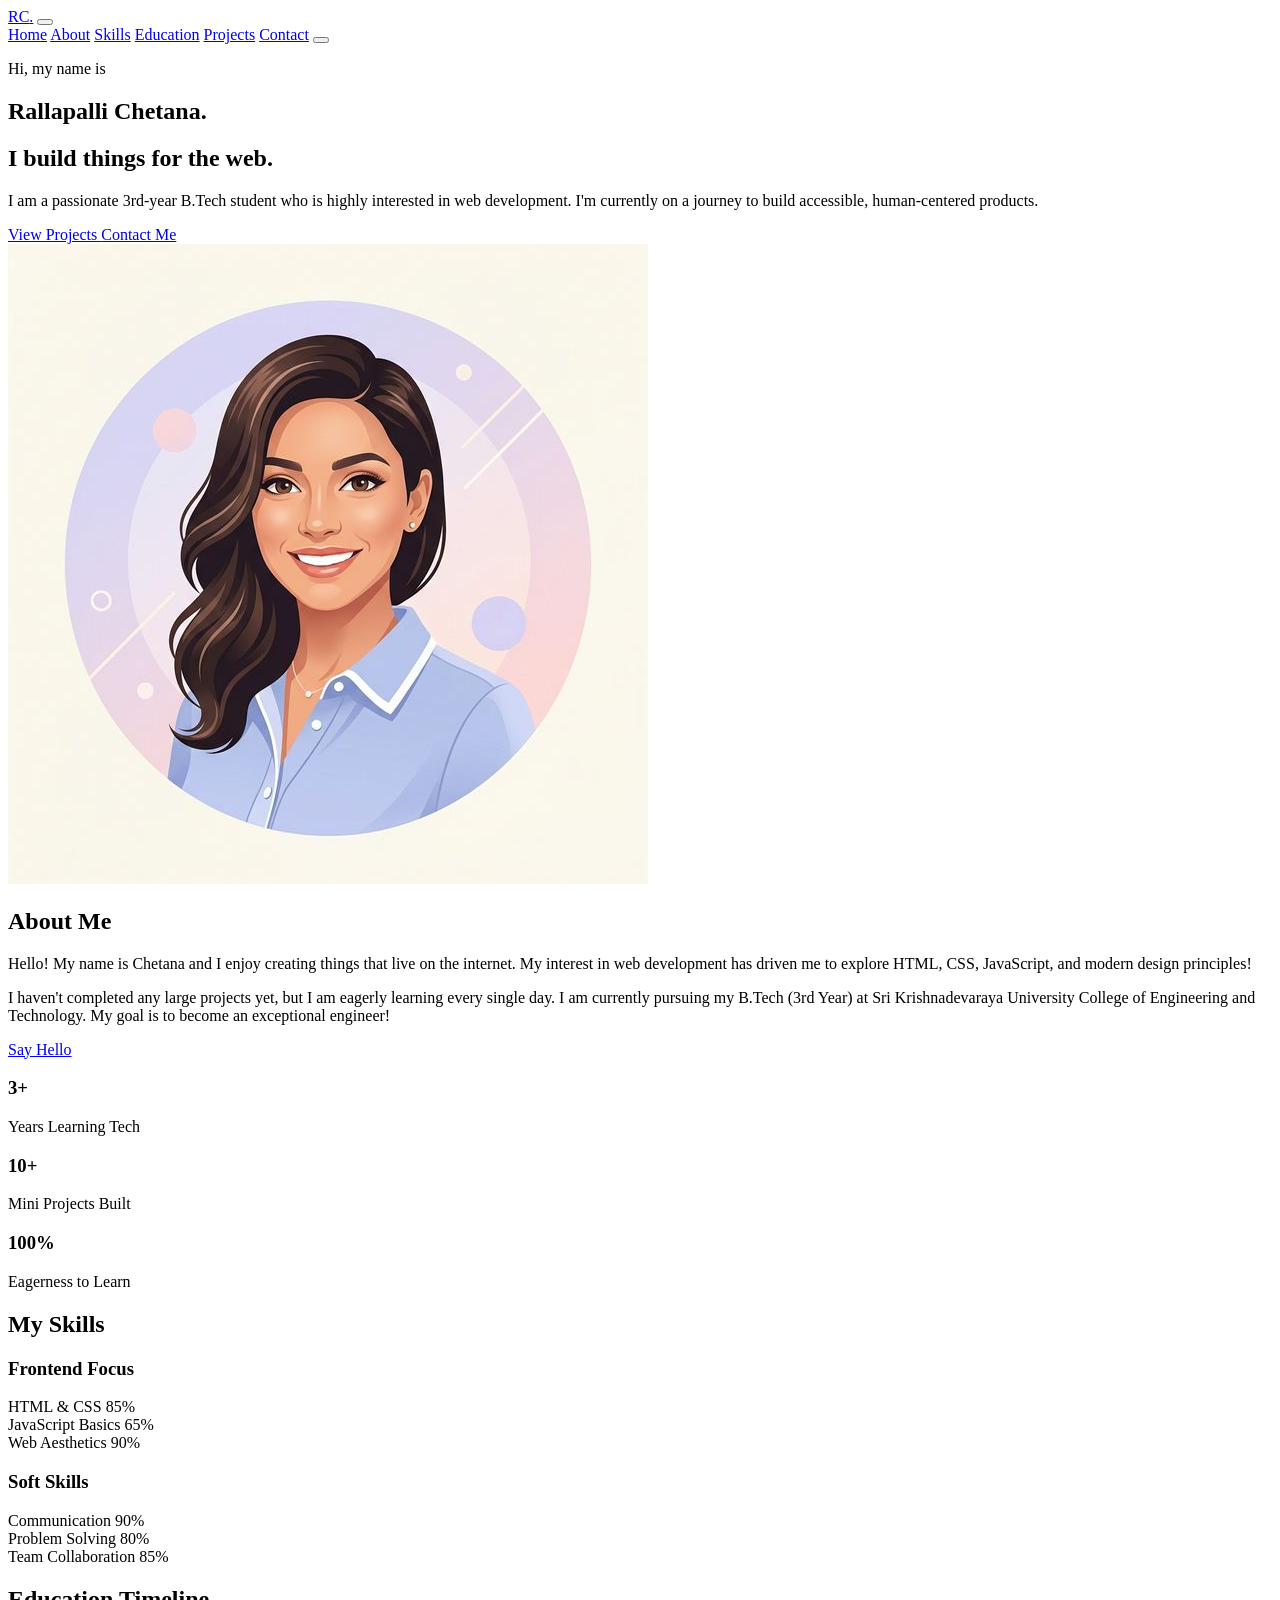
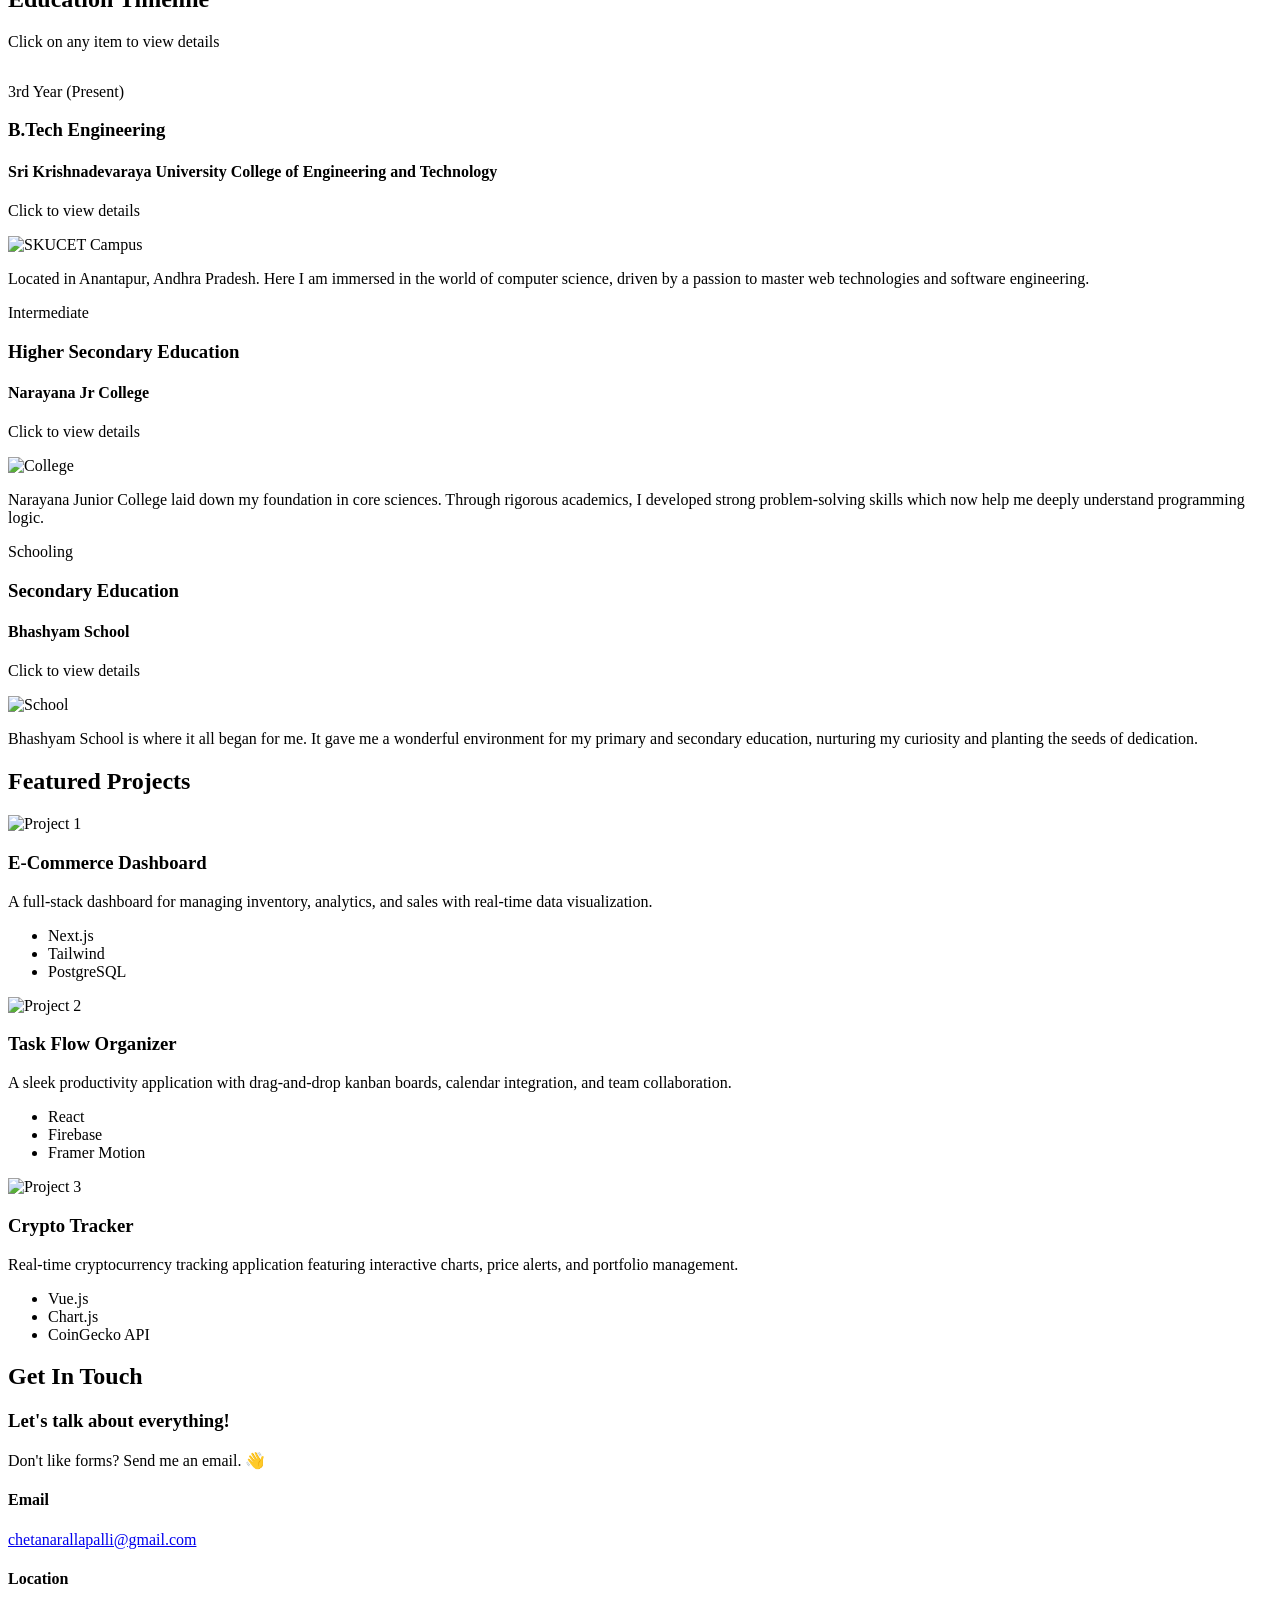
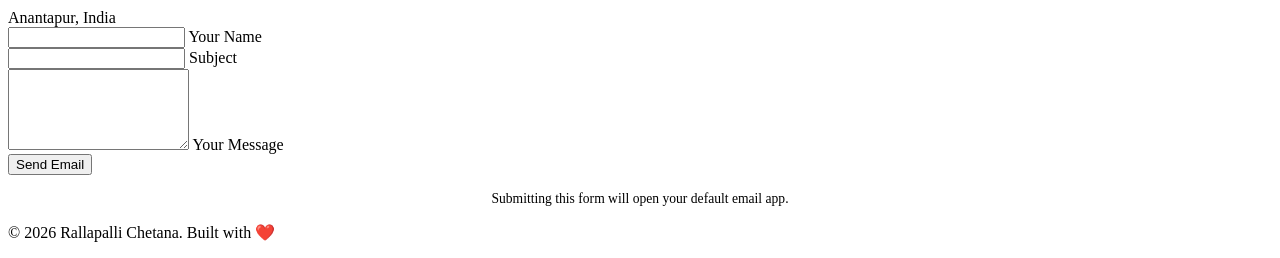
==== commit 66220c25: "Update stylesheet link to point to portfolio directory" ====
--- a/portfolio/index.html
+++ b/portfolio/index.html
@@ -14,7 +14,7 @@
     <!-- Phosphor Icons -->
     <script src="https://unpkg.com/@phosphor-icons/web"></script>
     
-    <link rel="stylesheet" href="style.css">
+    <link rel="stylesheet" href="portfolio/style.css">
 </head>
 <body>
     <!-- Navbar -->
